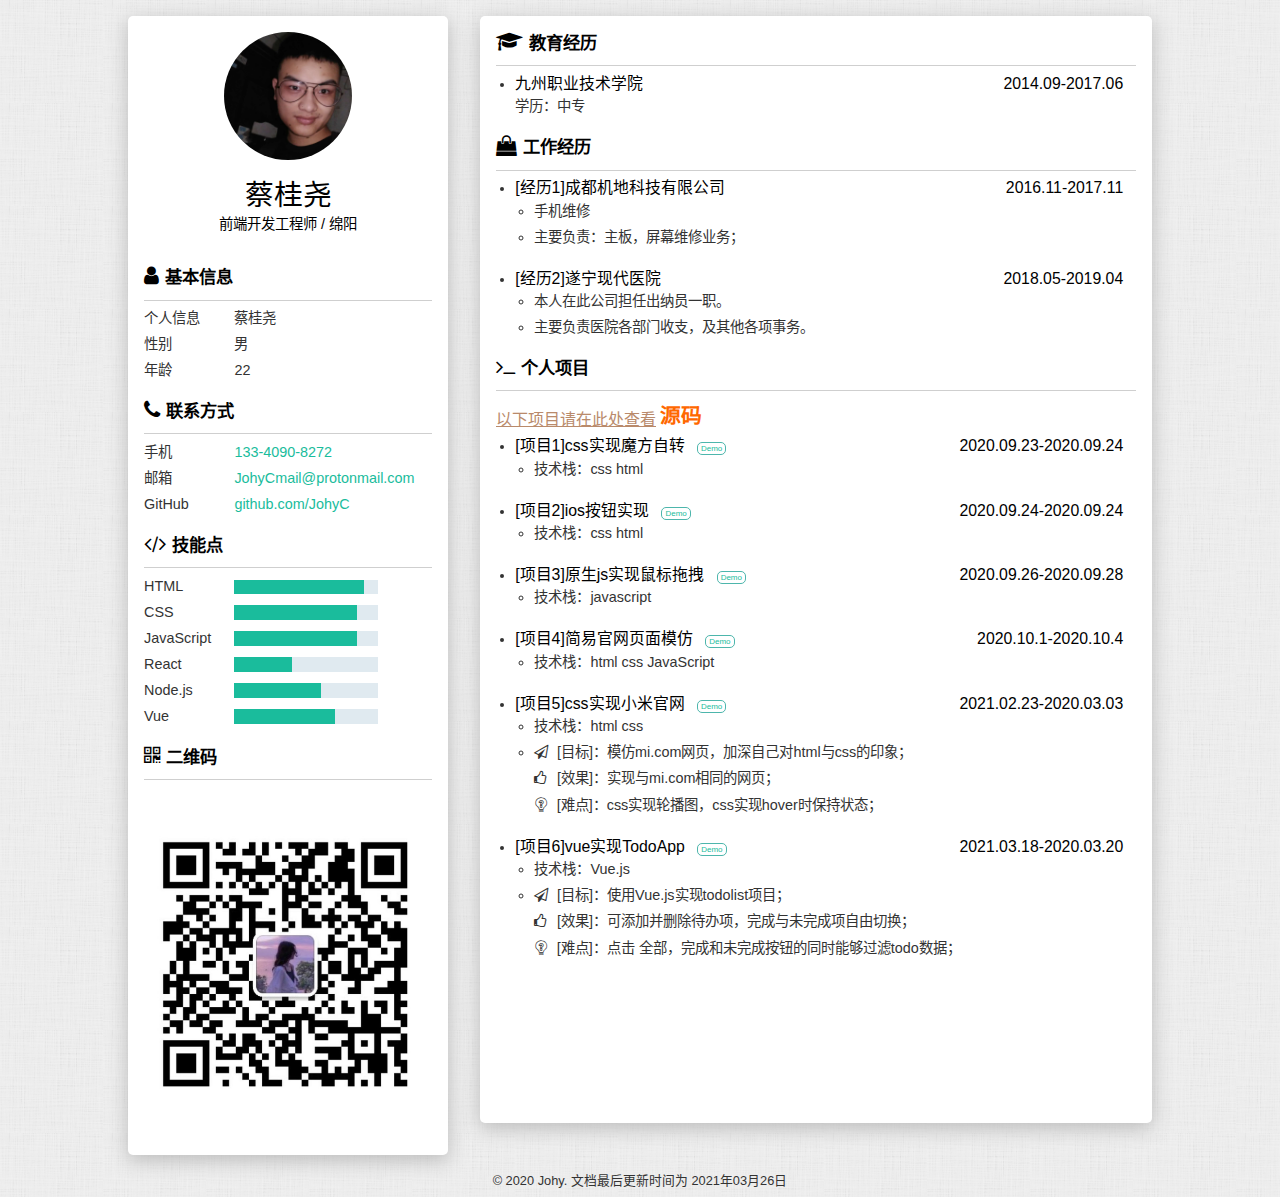
==== index.html @ 2b8db16c "change" ====
<!DOCTYPE html>
<html lang="zh-cn">

<head>
    <meta charset="utf-8">
    <meta http-equiv="X-UA-Compatible" content="IE=edge,chrome=1">
    <meta name="viewport" content="width=device-width, initial-scale=1.0, maximum-scale=1.0, minimum-scale=1.0, user-scalable=no"/>
    <meta name="apple-mobile-web-app-status-bar-style" content="black" />
    <meta name="format-detection" content="email=no" />
    <meta name="apple-mobile-web-app-capable" content="yes" />
    <meta name="format-detection" content="telephone=no" />
    <meta name="renderer" content="webkit">
    <meta name="apple-mobile-web-app-status-bar-style" content="black">
    <meta name="apple-mobile-web-app-title" content="Amaze UI" />
    <meta http-equiv="Cache-Control" content="no-cache, no-store, must-revalidate" />
    <meta http-equiv="Pragma" content="no-cache" />
    <meta http-equiv="Expires" content="0" />
    <title>[简历]蔡桂尧-前端开发工程师/绵阳</title>
    <link rel="shortcut icon" href="assets/images/favicon.ico" type="image/x-icon">
    <link rel="stylesheet" href="assets/css/typo.css">
    <link rel="stylesheet" href="assets/css/font-awesome.min.css">
    <link rel="stylesheet" href="./assets/iconfont/iconfont.css">
    <link rel="stylesheet" href="assets/css/index.css">
    <script defer src="./assets/js/index.js"></script>
</head>

<body>

    <header class="header"></header>

    <article class="container">
        <section class="side" id="side" style="min-height: 1107px;">



            <!-- 个人肖像 -->
            <section class="me">
                <section class="portrait">
                    <div class="loading">
                        <span></span>
                        <span></span>
                        <span></span>
                        <span></span>
                        <span></span>
                    </div>
                    <!-- 头像照片 -->
                    <img class="avatar" src="assets/images/avatar.png">
                </section>

                <h1 class="name">蔡桂尧</h1>
                <h4 class="info-job">前端开发工程师 / 绵阳</h4>

            </section>

            <!-- 基本信息 -->
            <section class="profile info-unit">
                <h2>
                    <i class="fa fa-user" aria-hidden="true"></i>基本信息</h2>
                <hr/>
                <ul>
                    <li>
                        <label>个人信息</label>
                        <span>蔡桂尧</span>
                    </li>
                    <li>
                        <label>性别</label>
                        <span>男</span>
                    </li>
                    <li>
                        <label>年龄</label>
                        <span>22</span>
                    </li>
                </ul>
            </section>

            <!-- 联系方式 -->
            <section class="contact info-unit">
                <h2>
                    <i class="fa fa-phone" aria-hidden="true"></i>联系方式</h2>
                <hr/>
                <ul>
                    <li>
                        <label>手机</label>
                        <a href="tel:13340908272" target="_blank">133-4090-8272</a>
                    </li>
                    <li>
                        <label>邮箱</label>
                        <a href="mailto:JohyCmail@protonmail.com" target="_blank">JohyCmail@protonmail.com</a>
                    </li>
                    <!-- <li>
                        <label>个人主页</label>
                        <a href="http://0b11111110.com/" target="_blank">0b11111110.com/</a>
                    </li> -->
                    <li>
                        <label>GitHub</label>
                        <a href="https://github.com/JohyC" target="_blank">github.com/JohyC</a>
                    </li>
                </ul>
            </section>

            <!-- 技能点 -->
            <section class="skill info-unit">
                <h2>
                    <i class="fa fa-code" aria-hidden="true"></i>技能点</h2>
                <hr/>
                <ul>
                    <li>
                        <label>HTML</label>
                        <progress value="90" max="100"></progress>
                    </li>
                    <li>
                        <label>CSS</label>
                        <progress value="85" max="100"></progress>
                    </li>
                    <li>
                        <label>JavaScript</label>
                        <progress value="85" max="100"></progress>
                    </li>
                    <li>
                        <label>React</label>
                        <progress value="40" max="100"></progress>
                    </li>
                    <li>
                        <label>Node.js</label>
                        <progress value="60" max="100"></progress>
                    </li>
                    <li>
                        <label>Vue</label>
                        <progress value="70" max="100"></progress>
                    </li>
                </ul>
            </section>

            <section class="qrcode info-unit">
                <h2><i class="fa fa-qrcode" aria-hidden="true"></i>二维码</h2>
                <hr/>
                <img src="./assets/images/weChatQrcode.jpg" style="width: 100%; margin-top: 2.5rem" alt="">
            </section>

            <!-- 技术栈 -->
            <!-- <div class="stack info-unit">
                    <h2><i class="fa fa-code" aria-hidden="true"></i>其他</h2>
                    <hr/>
                    <ul>
                        <li>
                            <label>前端</label>
                            <span>React、jQuery、微信小程序、Bootstrap、SASS、LESS</span>
                        </li>
                        <li>
                            <label>后端</label>
                            <span>Node.js、MySQL、MongoDB、WordPress、ThinkPHP</span>
                        </li>
                        <li>
                            <label>其他</label>
                            <span>Git、SVN、Markdown</span>
                        </li>
                    </ul>
                </div> -->
        </section>

        <section class="main" style="min-height: 1107px;">

            <!-- 教育经历 -->
            <section class="edu info-unit">
                <h2>
                    <i class="fa fa-graduation-cap" aria-hidden="true"></i>教育经历</h2>
                <hr/>
                <ul>
                    <li>
                        <h3>
                            <span>九州职业技术学院</span>
                            <time>2014.09-2017.06</time>
                        </h3>
                        <p>学历：中专</p>
                    </li>
                </ul>
            </section>

            <!-- 工作经历 -->
            <section class="work info-unit">
                <h2>
                    <i class="fa fa-shopping-bag" aria-hidden="true"></i>工作经历</h2>
                <hr/>
                <ul>
                    <li>
                        <h3>
                            <span>[经历1]成都机地科技有限公司</span>
                            <time>2016.11-2017.11</time>
                        </h3>
                        <ul class="info-content">
                            <li>手机维修</li>
                            <li>主要负责：主板，屏幕维修业务；</li>
                        </ul>
                    </li>
                    <li>
                        <h3>
                            <span>[经历2]遂宁现代医院</span>
                            <time>2018.05-2019.04</time>
                        </h3>
                        <ul class="info-content">
                            <li>本人在此公司担任出纳员一职。</li>
                            <li>主要负责医院各部门收支，及其他各项事务。</li>
                        </ul>
                    </li>
                </ul>
            </section>

            <!-- 项目经验 -->
            <section class="project info-unit">
                <h2>
                    <i class="fa fa-terminal" aria-hidden="true"></i>个人项目</h2>
                <hr/>
                <p 
                style="
                display: inline-block;
                font-size: 1rem;
                color: #b98a6b; 
                vertical-align: bottom;
                text-decoration:underline"
                >以下项目请在此处查看</p>
                <a 
                style="
                font-size: 1.3rem;
                color: #ff6800;
                vertical-align: bottom;"
                href="https://github.com/JohyC/JohyC.github.io/tree/master/Practise"
                ><strong 
                style="
                color: #ff6800;"> 源码</strong></a>
                <ul>
                    <li>
                        <h3>
                            <span>[项目1]css实现魔方自转</span>
                            <span class="link">
                                <a href="./Practise/cube/cube.html" target="_blank">Demo</a>
                            </span>
                            <time>2020.09.23-2020.09.24</time>
                        </h3>
                        <ul class="info-content">
                            <li>技术栈：css html</li>
                        </ul>
                    </li>
                    <li>
                        <h3>
                            <span>[项目2]ios按钮实现</span>
                            <span class="link">
                                <a href="./Practise/ios按钮/ios-checkbox.html" target="_blank">Demo</a>
                            </span>
                            <time>2020.09.24-2020.09.24</time>
                        </h3>
                        <ul class="info-content">
                            <li>技术栈：css html</li>
                        </ul>
                    </li>
                    <li>
                        <h3>
                            <span>[项目3]原生js实现鼠标拖拽</span>
                            <span class="link">
                                <a href="./Practise/js-drag/js-drag.html" target="_blank">Demo</a>
                            </span>
                            <time>2020.09.26-2020.09.28</time>
                        </h3>
                        <ul class="info-content">
                            <li>技术栈：javascript</li>
                        </ul>
                    </li>
                    <li>
                        <h3>
                            <span>[项目4]简易官网页面模仿</span>
                            <span class="link">
                                <a href="./Practise/简易官网实现/index.html" target="_blank">Demo</a>
                            </span>
                            <time>2020.10.1-2020.10.4</time>
                        </h3>
                        <ul class="info-content">
                            <li>技术栈：html css JavaScript</li>
                        </ul>
                    </li>
                    <li>
                        <h3>
                            <span>[项目5]css实现小米官网</span>
                            <span class="link">
                                <a href="./Practise/mi.com/index.html" target="_blank">Demo</a>
                            </span>
                            <time>2021.02.23-2020.03.03</time>
                        </h3>
                        <ul class="info-content">
                            <li>技术栈：html css</li>
                            <li>
                                <i class="fa fa-paper-plane-o" aria-hidden="true"></i>
                                [目标]：模仿mi.com网页，加深自己对html与css的印象；
                                <br/>
                                <i class="fa fa-thumbs-o-up" aria-hidden="true"></i>
                                [效果]：实现与mi.com相同的网页；
                                <br>
                                <i class="iconfont">&#xe661;</i>
                                [难点]：css实现轮播图，css实现hover时保持状态；
                            </li>
                        </ul>
                    </li>
                    <li>
                        <h3>
                            <span>[项目6]vue实现TodoApp</span>
                            <span class="link">
                                <a href="./Practise/TodoApp/todo-app.html" target="_blank">Demo</a>
                            </span>
                            <time>2021.03.18-2020.03.20</time>
                        </h3>
                        <ul class="info-content">
                            <li>技术栈：Vue.js</li>
                            <li>
                                <i class="fa fa-paper-plane-o" aria-hidden="true"></i>
                                [目标]：使用Vue.js实现todolist项目；
                                <br/>
                                <i class="fa fa-thumbs-o-up" aria-hidden="true"></i>
                                [效果]：可添加并删除待办项，完成与未完成项自由切换；
                                <br>
                                <i class="iconfont">&#xe661;</i>
                                [难点]：点击 全部，完成和未完成按钮的同时能够过滤todo数据；
                            </li>
                        </ul>
                    </li>

                </ul>
            </section>

            <!-- 自我评价 -->
            <!-- <section class="work info-unit">
                <h2>
                    <i class="fa fa-pencil" aria-hidden="true"></i>自我评价/期望</h2>
                <hr/>
                <!--<p>[此处如果有一些能够量化的、且比较个性的指标会有加分，比如喜爱跑步坚持夜跑200小时或者200km等]
                    <span class="mark-txt">“多静多思考，反省不张扬”</span>是我给自己总结的“十字箴言”，鞭策自己做人既不能以己度人，也不以人观己，要脚踏实地做事，坚持自己的梦想和本心。
                </p>-->
            </section> -->
        </section>
    </article>



    <footer class="footer">
        <p>© 2020 Johy. 文档最后更新时间为
            <time>2021年03月26日</time>
        </p>
    </footer>

    <!-- 侧栏 -->
    <!-- <aside>
        <ul>
            <li>
                <a href="https://gitee.com/itsay/resume" target="_blank">源代码</a>
            </li>
            <li>
                <a href="http://if2er.com/" target="_blank">Blog</a>
            </li>
        </ul>
    </aside> -->

</body>

</html>
---- assets/css/typo.css ----
@charset "utf-8";

/* 防止用户自定义背景颜色对网页的影响，添加让用户可以自定义字体 */
html {
  color: #333;
  background: #fff;
  -webkit-text-size-adjust: 100%;
  -ms-text-size-adjust: 100%;
  text-rendering: optimizelegibility;
}

/* 如果你的项目仅支持 IE9+ | Chrome | Firefox 等，推荐在 <html> 中添加 .borderbox 这个 class */
html.borderbox *, html.borderbox *:before, html.borderbox *:after {
  -moz-box-sizing: border-box;
  -webkit-box-sizing: border-box;
  box-sizing: border-box;
}

/* 内外边距通常让各个浏览器样式的表现位置不同 */
body, dl, dt, dd, ul, ol, li, h1, h2, h3, h4, h5, h6, pre, code, form, fieldset, legend, input, textarea, p, blockquote, th, td, hr, button, article, aside, details, figcaption, figure, footer, header, menu, nav, section {
  margin: 0;
  padding: 0;
}

/* 重设 HTML5 标签, IE 需要在 js 中 createElement(TAG) */
article, aside, details, figcaption, figure, footer, header, menu, nav, section {
  display: block;
}

/* HTML5 媒体文件跟 img 保持一致 */
audio, canvas, video {
  display: inline-block;
}

/* 要注意表单元素并不继承父级 font 的问题 */
body, button, input, select, textarea {
  font: 300 1em/1.8 PingFang SC, Lantinghei SC, Microsoft Yahei, Hiragino Sans GB, Microsoft Sans Serif, WenQuanYi Micro Hei, sans-serif;
}

button::-moz-focus-inner,
input::-moz-focus-inner {
  padding: 0;
  border: 0;
}

/* 去掉各Table cell 的边距并让其边重合 */
table {
  border-collapse: collapse;
  border-spacing: 0;
}

/* 去除默认边框 */
fieldset, img {
  border: 0;
}

/* 块/段落引用 */
blockquote {
  position: relative;
  color: #999;
  font-weight: 400;
  border-left: 1px solid #1abc9c;
  padding-left: 1em;
  margin: 1em 3em 1em 2em;
}

@media only screen and ( max-width: 640px ) {
  blockquote {
    margin: 1em 0;
  }
}

/* Firefox 以外，元素没有下划线，需添加 */
acronym, abbr {
  border-bottom: 1px dotted;
  font-variant: normal;
}

/* 添加鼠标问号，进一步确保应用的语义是正确的（要知道，交互他们也有洁癖，如果你不去掉，那得多花点口舌） */
abbr {
  cursor: help;
}

/* 一致的 del 样式 */
del {
  text-decoration: line-through;
}

address, caption, cite, code, dfn, em, th, var {
  font-style: normal;
  font-weight: 400;
}

/* 去掉列表前的标识, li 会继承，大部分网站通常用列表来很多内容，所以应该当去 */
ul, ol {
  list-style: none;
}

/* 对齐是排版最重要的因素, 别让什么都居中 */
caption, th {
  text-align: left;
}

q:before, q:after {
  content: '';
}

/* 统一上标和下标 */
sub, sup {
  font-size: 75%;
  line-height: 0;
  position: relative;
}

:root sub, :root sup {
  vertical-align: baseline; /* for ie9 and other modern browsers */
}

sup {
  top: -0.5em;
}

sub {
  bottom: -0.25em;
}

/* 让链接在 hover 状态下显示下划线 */
a {
  color: #1abc9c;
}

a:hover {
  text-decoration: underline;
}

.typo a {
  border-bottom: 1px solid #1abc9c;
}

.typo a:hover {
  border-bottom-color: #555;
  color: #555;
  text-decoration: none;
}

/* 默认不显示下划线，保持页面简洁 */
ins, a {
  text-decoration: none;
}

/* 专名号：虽然 u 已经重回 html5 Draft，但在所有浏览器中都是可以使用的，
 * 要做到更好，向后兼容的话，添加 class="typo-u" 来显示专名号
 * 关于 <u> 标签：http://www.whatwg.org/specs/web-apps/current-work/multipage/text-level-semantics.html#the-u-element
 * 被放弃的是 4，之前一直搞错 http://www.w3.org/TR/html401/appendix/changes.html#idx-deprecated
 * 一篇关于 <u> 标签的很好文章：http://html5doctor.com/u-element/
 */
u, .typo-u {
  text-decoration: underline;
}

/* 标记，类似于手写的荧光笔的作用 */
mark {
  background: #fffdd1;
  border-bottom: 1px solid #ffedce;
  padding: 2px;
  margin: 0 5px;
}

/* 代码片断 */
pre, code, pre tt {
  font-family: Courier, 'Courier New', monospace;
}

pre {
  background: #f8f8f8;
  border: 1px solid #ddd;
  padding: 1em 1.5em;
  display: block;
  -webkit-overflow-scrolling: touch;
}

/* 一致化 horizontal rule */
hr {
  border: none;
  border-bottom: 1px solid #cfcfcf;
  margin-bottom: 0.8em;
  height: 10px;
}

/* 底部印刷体、版本等标记 */
small, .typo-small,
  /* 图片说明 */
figcaption {
  font-size: 0.9em;
  color: #888;
}

strong, b {
  font-weight: bold;
  color: #000;
}

/* 可拖动文件添加拖动手势 */
[draggable] {
  cursor: move;
}

.clearfix:before, .clearfix:after {
  content: "";
  display: table;
}

.clearfix:after {
  clear: both;
}

.clearfix {
  zoom: 1;
}

/* 强制文本换行 */
.textwrap, .textwrap td, .textwrap th {
  word-wrap: break-word;
  word-break: break-all;
}

.textwrap-table {
  table-layout: fixed;
}

/* 提供 serif 版本的字体设置: iOS 下中文自动 fallback 到 sans-serif */
.serif {
  font-family: Palatino, Optima, Georgia, serif;
}

/* 保证块/段落之间的空白隔行 */
.typo p, .typo pre, .typo ul, .typo ol, .typo dl, .typo form, .typo hr, .typo table,
.typo-p, .typo-pre, .typo-ul, .typo-ol, .typo-dl, .typo-form, .typo-hr, .typo-table, blockquote {
  margin-bottom: 1.2em
}

h1, h2, h3, h4, h5, h6 {
  font-family: PingFang SC, Verdana, Helvetica Neue, Microsoft Yahei, Hiragino Sans GB, Microsoft Sans Serif, WenQuanYi Micro Hei, sans-serif;
  font-weight: 100;
  color: #000;
  line-height: 1.35;
}

/* 标题应该更贴紧内容，并与其他块区分，margin 值要相应做优化 */
.typo h1, .typo h2, .typo h3, .typo h4, .typo h5, .typo h6,
.typo-h1, .typo-h2, .typo-h3, .typo-h4, .typo-h5, .typo-h6 {
  margin-top: 1.2em;
  margin-bottom: 0.6em;
  line-height: 1.35;
}

.typo h1, .typo-h1 {
  font-size: 2em;
}

.typo h2, .typo-h2 {
  font-size: 1.8em;
}

.typo h3, .typo-h3 {
  font-size: 1.6em;
}

.typo h4, .typo-h4 {
  font-size: 1.4em;
}

.typo h5, .typo h6, .typo-h5, .typo-h6 {
  font-size: 1.2em;
}

/* 在文章中，应该还原 ul 和 ol 的样式 */
.typo ul, .typo-ul {
  margin-left: 1.3em;
  list-style: disc;
}

.typo ol, .typo-ol {
  list-style: decimal;
  margin-left: 1.9em;
}

.typo li ul, .typo li ol, .typo-ul ul, .typo-ul ol, .typo-ol ul, .typo-ol ol {
  margin-bottom: 0.8em;
  margin-left: 2em;
}

.typo li ul, .typo-ul ul, .typo-ol ul {
  list-style: circle;
}

/* 同 ul/ol，在文章中应用 table 基本格式 */
.typo table th, .typo table td, .typo-table th, .typo-table td, .typo table caption {
  border: 1px solid #ddd;
  padding: 0.5em 1em;
  color: #666;
}

.typo table th, .typo-table th {
  background: #fbfbfb;
}

.typo table thead th, .typo-table thead th {
  background: #f1f1f1;
}

.typo table caption {
  border-bottom: none;
}

/* 去除 webkit 中 input 和 textarea 的默认样式  */
.typo-input, .typo-textarea {
  -webkit-appearance: none;
  border-radius: 0;
}

.typo-em, .typo em, legend, caption {
  color: #000;
  font-weight: inherit;
}

/* 着重号，只能在少量（少于100个字符）且全是全角字符的情况下使用 */
.typo-em {
  position: relative;
}

.typo-em:after {
  position: absolute;
  top: 0.65em;
  left: 0;
  width: 100%;
  overflow: hidden;
  white-space: nowrap;
  content: "・・・・・・・・・・・・・・・・・・・・・・・・・・・・・・・・・・・・・・・・・・・・・・・・・・・・・・・・・・・・・・・・・・・・・・・・・・・・・・・・・・・・・・・・・・・・・・・・・・・・";
}

/* Responsive images */
.typo img {
  max-width: 100%;
}
---- assets/iconfont/iconfont.css ----
@font-face {font-family: "iconfont";
  src: url('iconfont.eot?t=1616218526684'); /* IE9 */
  src: url('iconfont.eot?t=1616218526684#iefix') format('embedded-opentype'), /* IE6-IE8 */
  url('[data-uri]') format('woff2'),
  url('iconfont.woff?t=1616218526684') format('woff'),
  url('iconfont.ttf?t=1616218526684') format('truetype'), /* chrome, firefox, opera, Safari, Android, iOS 4.2+ */
  url('iconfont.svg?t=1616218526684#iconfont') format('svg'); /* iOS 4.1- */
}

.iconfont {
  font-family: "iconfont" !important;
  font-size: 1em;
  width: 1em;
  font-style: normal;
  -webkit-font-smoothing: antialiased;
  -moz-osx-font-smoothing: grayscale;
}

.icon-jishunantijiejue:before {
  content: "\e661";
}
---- assets/css/index.css ----
@charset "UTF-8";
/* -------------------------------------------------
 * 公共部分
 * ------------------------------------------------- */
body {
  background: #e5e5e5 url(../../assets/images/background.png);
  width: 100%;
  overflow-x: hidden;
  padding: 1rem 10%;
  padding-bottom: 0;
  box-sizing: border-box;
  font-size: .9em; }
  body .fa ,
  body .iconfont{
    margin-right: .3em; }
  body .info-unit {
    margin-bottom: 1rem; }
    body .info-unit h2 {
      font-weight: 700; }
    body .info-unit h3 {
      font-weight: 300; }

/* -------------------------------------------------
 * 头部部分
 * ------------------------------------------------- */
.header {
  display: none; }

/* -------------------------------------------------
 * 主体部分
 * ------------------------------------------------- */
.container .side {
  position: absolute;
  width: 20rem;
  background: #fff;
  border-radius: 5px;
  box-shadow: 0 5px 20px #bbb;
  box-sizing: border-box;
  padding: 1rem; }
  .container .side .me {
    text-align: center;
    margin-bottom: 2rem; }
    .container .side .me .portrait {
      margin: 0 auto;
      margin-bottom: 1rem;
      width: 8rem;
      height: 8rem;
      overflow: hidden;
      position: relative; }
      .container .side .me .portrait .loading {
        position: absolute;
        top: 50%;
        transform: translateY(-50%);
        width: 8rem;
        height: 4rem;
        margin: 0 auto; }
      .container .side .me .portrait .loading span {
        display: inline-block;
        width: 8px;
        height: 100%;
        border-radius: 4px;
        background: lightgreen;
        -webkit-animation: load 1s ease infinite; 
      }
@-webkit-keyframes load {
  0%,100% {
    height: 3rem;
    margin: .5rem 0;
    background: lightblue; }
  50% {
    height: 1rem;
    margin: 1.5rem 0;
    background: lightgreen; } }
@keyframes {
  0%,100% {
    height: 3rem;
    margin: .5rem 0;
    background: lightblue; }
  50% {
    height: 1rem;
    margin: 1.5rem 0;
    background: lightgreen; } }
      .container .side .me .portrait .loading span:nth-child(2) {
        -webkit-animation-delay: 0.2s; }
      .container .side .me .portrait .loading span:nth-child(3) {
        -webkit-animation-delay: 0.4s; }
      .container .side .me .portrait .loading span:nth-child(4) {
        -webkit-animation-delay: 0.6s; }
      .container .side .me .portrait .loading span:nth-child(5) {
        -webkit-animation-delay: 0.8s; }
      .container .side .me .portrait img {
        display: none;
        width: 8rem;
        height: 8rem;
        border-radius: 50%; }
  .container .side .info-unit ul li label {
    display: inline-block;
    width: 30%; }
  .container .side .info-unit ul li span {
    display: inline-block;
    vertical-align: top;
    width: 60%; }
.container .main {
  position: relative;
  margin-left: 22rem;
  background: #fff;
  border-radius: 5px;
  box-shadow: 0 5px 20px #bbb;
  box-sizing: border-box;
  padding: 1rem; }
  .container .main .info-unit ul {
    box-sizing: border-box;
    padding-left: 1.2rem;
    padding-right: 0.8rem; }
    .container .main .info-unit ul li {
      margin-bottom: 1rem;
      list-style: disc; }
      .container .main .info-unit ul li h3 .link {
        font-size: .5rem;
        border: 1px solid #4db6ac;
        padding: 1px 3px;
        -webkit-border-radius: 5px;
        border-radius: 5px;
        margin-left: .5rem; }
      .container .main .info-unit ul li h3 time {
        text-align: right;
        float: right; }
      .container .main .info-unit ul li .info-content li {
        list-style: circle;
        margin: 0; }
      .container .main .info-unit ul li .info-content .fa {
        font-size: 1em;
        width: 1em; }

/* -------------------------------------------------
 * 文档底部
 * ------------------------------------------------- */
.footer {
  width: 100%;
  margin-top: 1rem;
  height: 2rem; }
  .footer p {
    line-height: 2rem;
    text-align: center;
    font-size: 0.8rem; }

/* -------------------------------------------------
 * 自定义部分
 * ------------------------------------------------- */
.fa {
  font-size: 1.2em; }

h2 {
  font-size: 1.2em; }

h3 {
  font-size: 1.1em; }

hr {
  margin-bottom: .4em; }

aside {
  position: fixed;
  right: 0;
  top: 30%;
  z-index: 2; }
  aside ul li {
    margin-bottom: 10px;
    -webkit-border-radius: 10px 0 0 10px;
    border-radius: 19px 0 0 10px;
    -webkit-box-shadow: 0 2px 2px 0 rgba(0, 0, 0, 0.14), 0 3px 1px -2px rgba(0, 0, 0, 0.2), 0 1px 5px 0 rgba(0, 0, 0, 0.12);
    box-shadow: 0 2px 2px 0 rgba(0, 0, 0, 0.14), 0 3px 1px -2px rgba(0, 0, 0, 0.2), 0 1px 5px 0 rgba(0, 0, 0, 0.12);
    background: #1abc9c; }
    aside ul li a {
      display: inline-block;
      width: 80px;
      height: 38px;
      line-height: 38px;
      padding-left: 10px;
      color: #fff; }

progress {
  background-color: #f6f6f6;
  display: inline;
  /*width: 195px;*/
  height: 1em; }

progress::-webkit-progress-bar {
  background-color: #e0eaf0; }

progress::-webkit-progress-value {
  background-color: #1abc9c; }

progress::-moz-progress-bar {
  background-color: #e0eaf0; }

progress::-moz-progress-value {
  background-color: #708d9b; }

.progress-list {
  line-height: 2; }

mark {
  background: rgba(232, 232, 232, 0.8); }

@media screen and (max-width: 1169px) {
  .container .info-unit h3 span {
    display: block; }

  .container .info-unit h3 span.link {
    display: inline; }

  .container .project h3 span {
    display: inline; }

  .container .project h3 time {
    display: block; }

  .container .main .info-unit ul li h3 time {
    float: none;
    text-align: left; } }
@media screen and (max-width: 1034px) {
  body {
    padding: 1rem 3%; } }
@media screen and (max-width: 	750px) {
  .container .side {
    position: static;
    width: 95%;
    margin: 0 auto; }

  .container .main {
    position: static;
    margin-left: 0;
    width: 95%;
    margin: 0 auto;
    margin-top: 1.5rem; }

  #nav-m {
    display: none;
    position: fixed;
    width: 28px;
    height: 28px;
    right: 10px;
    bottom: 20px;
    box-shadow: 0 5px 20px #bbb;
    border-radius: 50%; }

  #nav-m svg {
    width: 28px;
    height: 28px; }

  aside {
    display: none; } }

/*# sourceMappingURL=index.css.map */
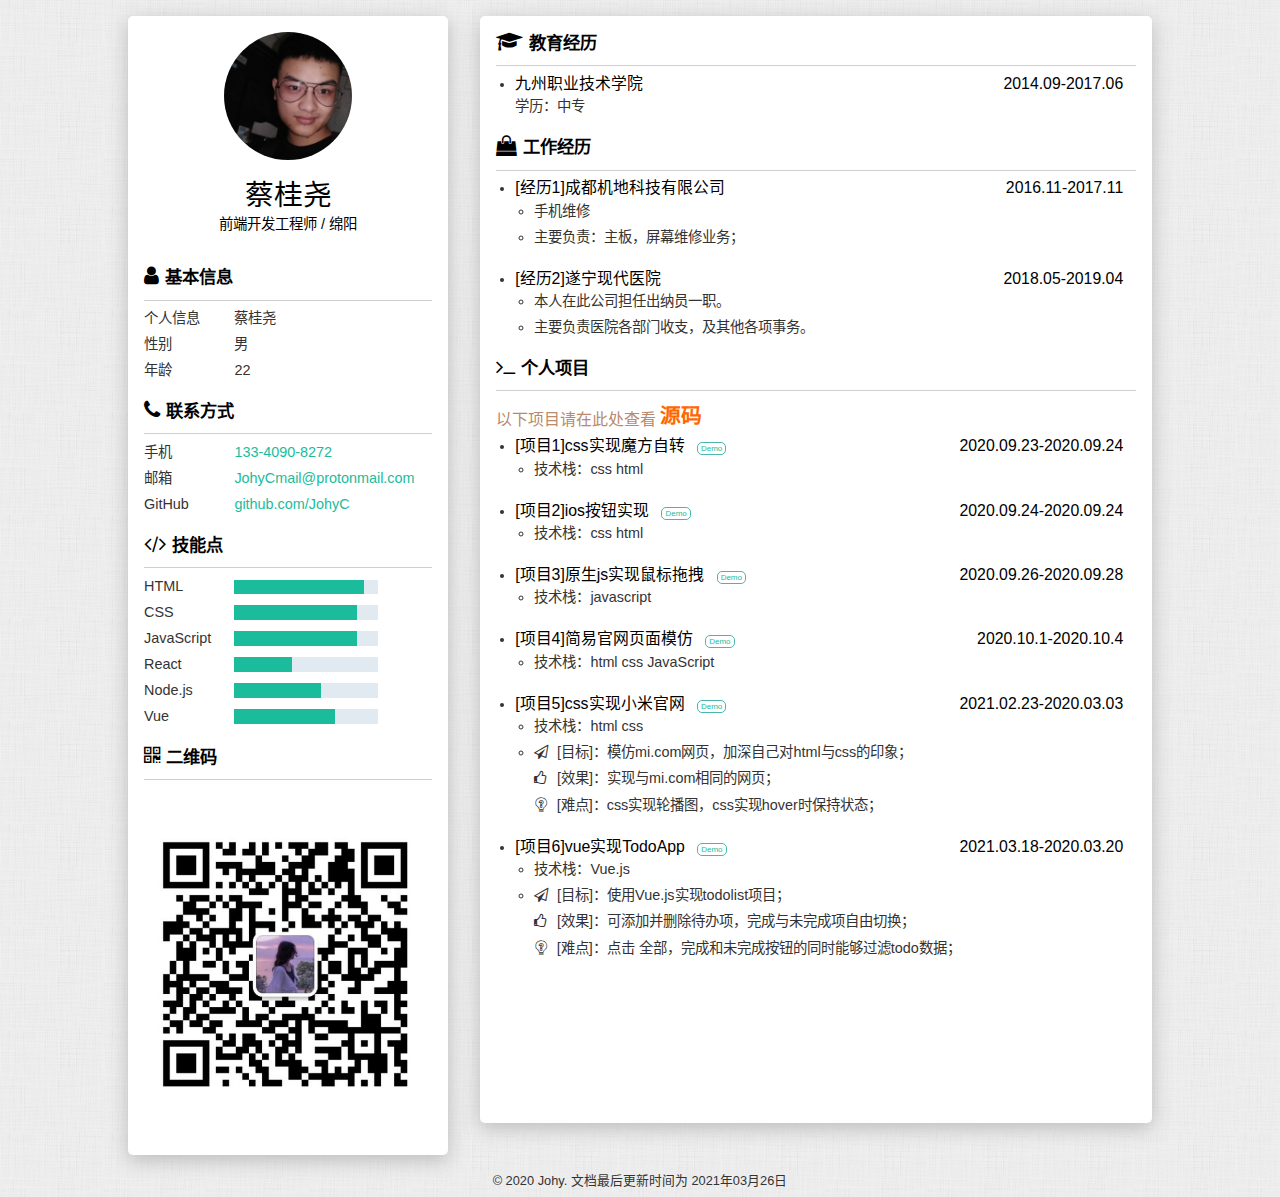
==== commit 3f1d1540: "change" ====
--- a/index.html
+++ b/index.html
@@ -215,8 +215,7 @@
                 display: inline-block;
                 font-size: 1rem;
                 color: #b98a6b; 
-                vertical-align: bottom;
-                text-decoration:underline"
+                vertical-align: bottom;"
                 >以下项目请在此处查看</p>
                 <a 
                 style="
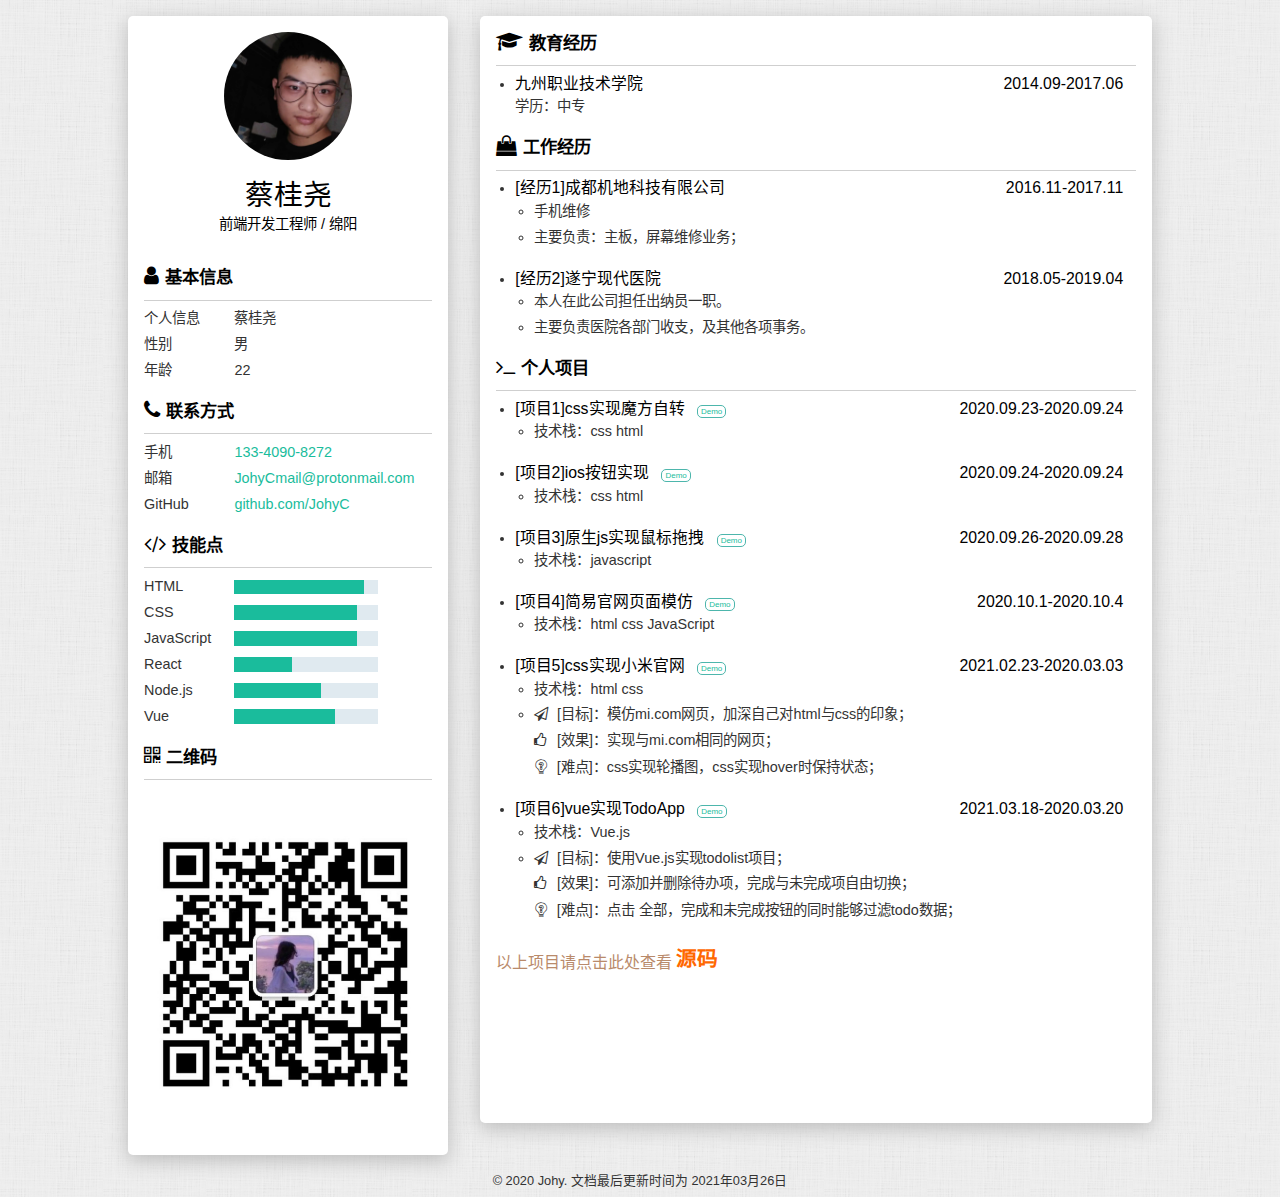
==== commit 1210910a: "change" ====
--- a/index.html
+++ b/index.html
@@ -210,22 +210,6 @@
                 <h2>
                     <i class="fa fa-terminal" aria-hidden="true"></i>个人项目</h2>
                 <hr/>
-                <p 
-                style="
-                display: inline-block;
-                font-size: 1rem;
-                color: #b98a6b; 
-                vertical-align: bottom;"
-                >以下项目请在此处查看</p>
-                <a 
-                style="
-                font-size: 1.3rem;
-                color: #ff6800;
-                vertical-align: bottom;"
-                href="https://github.com/JohyC/JohyC.github.io/tree/master/Practise"
-                ><strong 
-                style="
-                color: #ff6800;"> 源码</strong></a>
                 <ul>
                     <li>
                         <h3>
@@ -320,7 +304,24 @@
                         </ul>
                     </li>
 
-                </ul>
+                </ul>               
+                <p 
+                style="
+                display: inline-block;
+                font-size: 1rem;
+                color: #b98a6b; 
+                vertical-align: bottom;"
+                >以上项目请点击此处查看</p>
+                <a 
+                style="
+                font-size: 1.3rem;
+                color: #ff6800;
+                vertical-align: bottom;
+                text-decoration: none;"
+                href="https://github.com/JohyC/JohyC.github.io/tree/master/Practise"
+                ><strong 
+                style="
+                color: #ff6800;">源码</strong></a>
             </section>
 
             <!-- 自我评价 -->
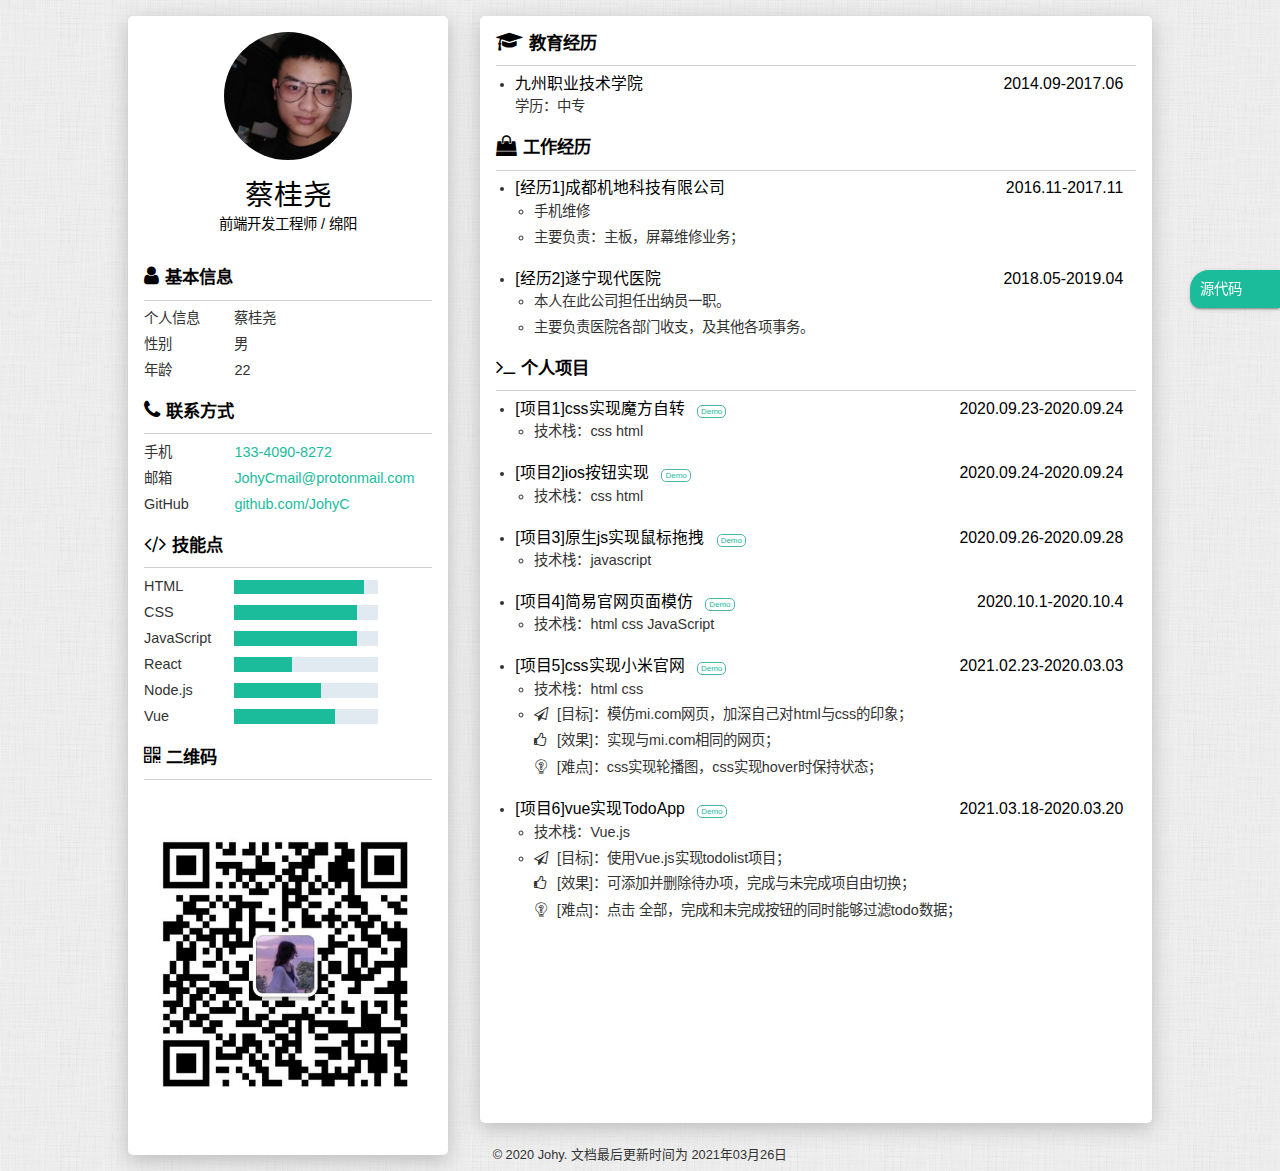
==== commit 5020599e: "change resume" ====
--- a/index.html
+++ b/index.html
@@ -137,25 +137,6 @@
                 <img src="./assets/images/weChatQrcode.jpg" style="width: 100%; margin-top: 2.5rem" alt="">
             </section>
 
-            <!-- 技术栈 -->
-            <!-- <div class="stack info-unit">
-                    <h2><i class="fa fa-code" aria-hidden="true"></i>其他</h2>
-                    <hr/>
-                    <ul>
-                        <li>
-                            <label>前端</label>
-                            <span>React、jQuery、微信小程序、Bootstrap、SASS、LESS</span>
-                        </li>
-                        <li>
-                            <label>后端</label>
-                            <span>Node.js、MySQL、MongoDB、WordPress、ThinkPHP</span>
-                        </li>
-                        <li>
-                            <label>其他</label>
-                            <span>Git、SVN、Markdown</span>
-                        </li>
-                    </ul>
-                </div> -->
         </section>
 
         <section class="main" style="min-height: 1107px;">
@@ -304,35 +285,10 @@
                         </ul>
                     </li>
 
-                </ul>               
-                <p 
-                style="
-                display: inline-block;
-                font-size: 1rem;
-                color: #b98a6b; 
-                vertical-align: bottom;"
-                >以上项目请点击此处查看</p>
-                <a 
-                style="
-                font-size: 1.3rem;
-                color: #ff6800;
-                vertical-align: bottom;
-                text-decoration: none;"
-                href="https://github.com/JohyC/JohyC.github.io/tree/master/Practise"
-                ><strong 
-                style="
-                color: #ff6800;">源码</strong></a>
-            </section>
-
-            <!-- 自我评价 -->
-            <!-- <section class="work info-unit">
-                <h2>
-                    <i class="fa fa-pencil" aria-hidden="true"></i>自我评价/期望</h2>
-                <hr/>
-                <!--<p>[此处如果有一些能够量化的、且比较个性的指标会有加分，比如喜爱跑步坚持夜跑200小时或者200km等]
-                    <span class="mark-txt">“多静多思考，反省不张扬”</span>是我给自己总结的“十字箴言”，鞭策自己做人既不能以己度人，也不以人观己，要脚踏实地做事，坚持自己的梦想和本心。
-                </p>-->
-            </section> -->
+                </ul>
+            </section>
+
+            </section> 
         </section>
     </article>
 
@@ -345,16 +301,13 @@
     </footer>
 
     <!-- 侧栏 -->
-    <!-- <aside>
+    <aside>
         <ul>
             <li>
-                <a href="https://gitee.com/itsay/resume" target="_blank">源代码</a>
-            </li>
-            <li>
-                <a href="http://if2er.com/" target="_blank">Blog</a>
+                <a href="https://github.com/JohyC/JohyC.github.io/tree/master/Practise" target="_blank">源代码</a>
             </li>
         </ul>
-    </aside> -->
+    </aside>
 
 </body>
 
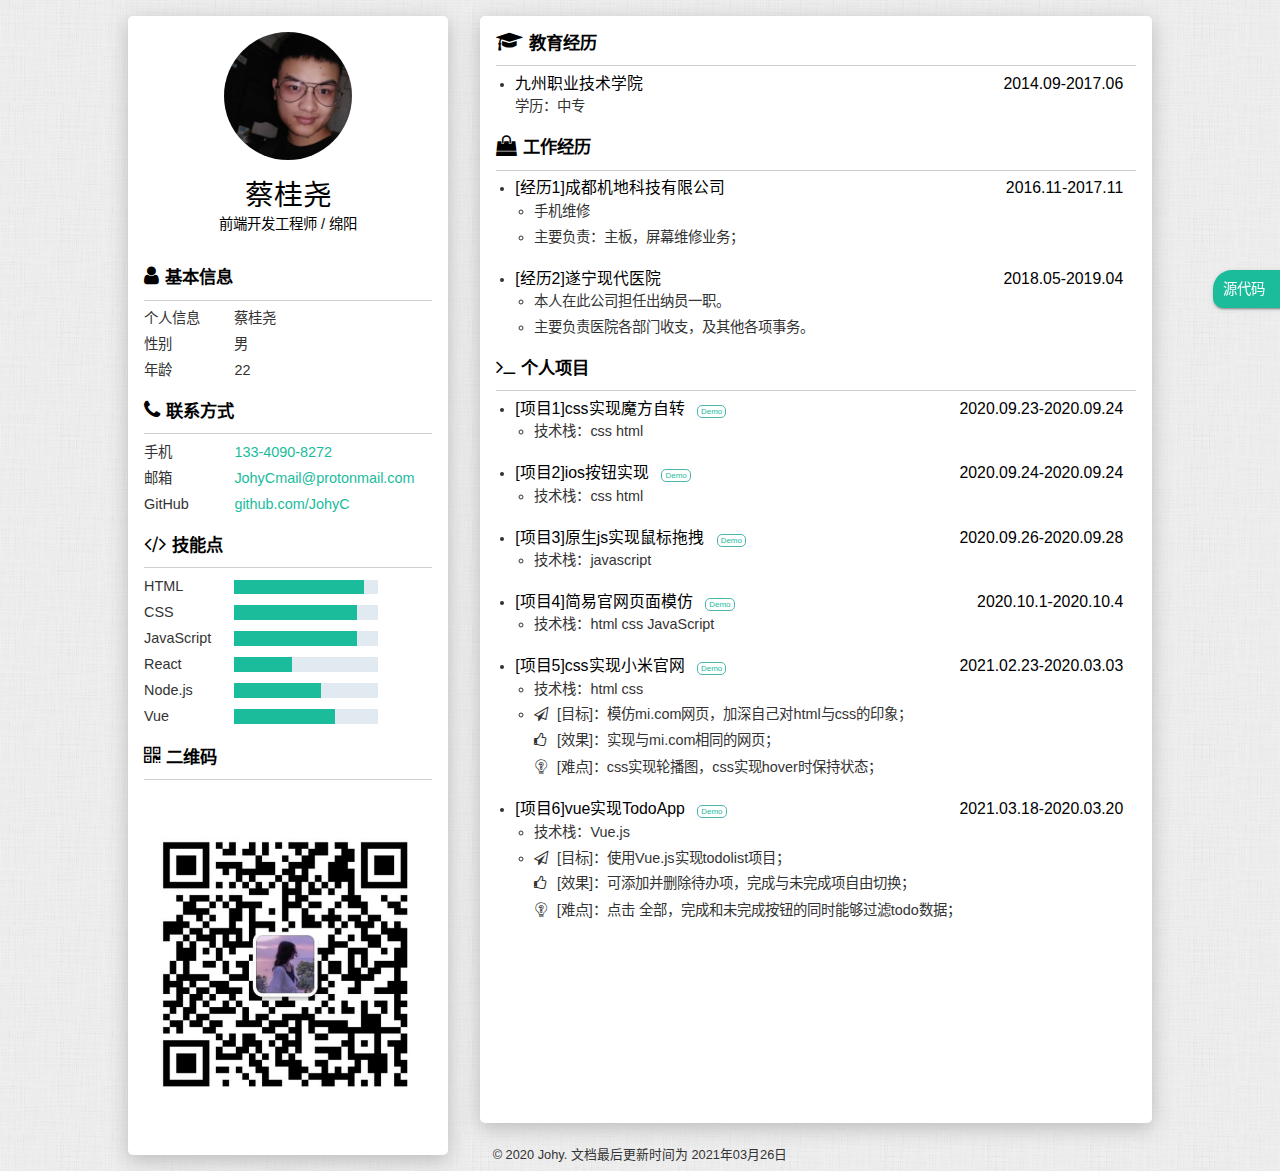
==== commit 28d039d4: "cahgne resume" ====
--- a/index.html
+++ b/index.html
@@ -304,7 +304,9 @@
     <aside>
         <ul>
             <li>
-                <a href="https://github.com/JohyC/JohyC.github.io/tree/master/Practise" target="_blank">源代码</a>
+                <a style="
+                text-decoration: none;"
+                 href="https://github.com/JohyC/JohyC.github.io/tree/master/Practise" target="_blank">源代码</a>
             </li>
         </ul>
     </aside>
--- a/assets/css/index.css
+++ b/assets/css/index.css
@@ -161,9 +161,10 @@
 
 aside {
   position: fixed;
-  right: 0;
+  right: -1.8%;
   top: 30%;
-  z-index: 2; }
+  z-index: 2;
+  transition: all 1s; }
   aside ul li {
     margin-bottom: 10px;
     -webkit-border-radius: 10px 0 0 10px;
@@ -178,7 +179,9 @@
       line-height: 38px;
       padding-left: 10px;
       color: #fff; }
-
+      aside:hover{
+        right: 0;
+      }
 progress {
   background-color: #f6f6f6;
   display: inline;
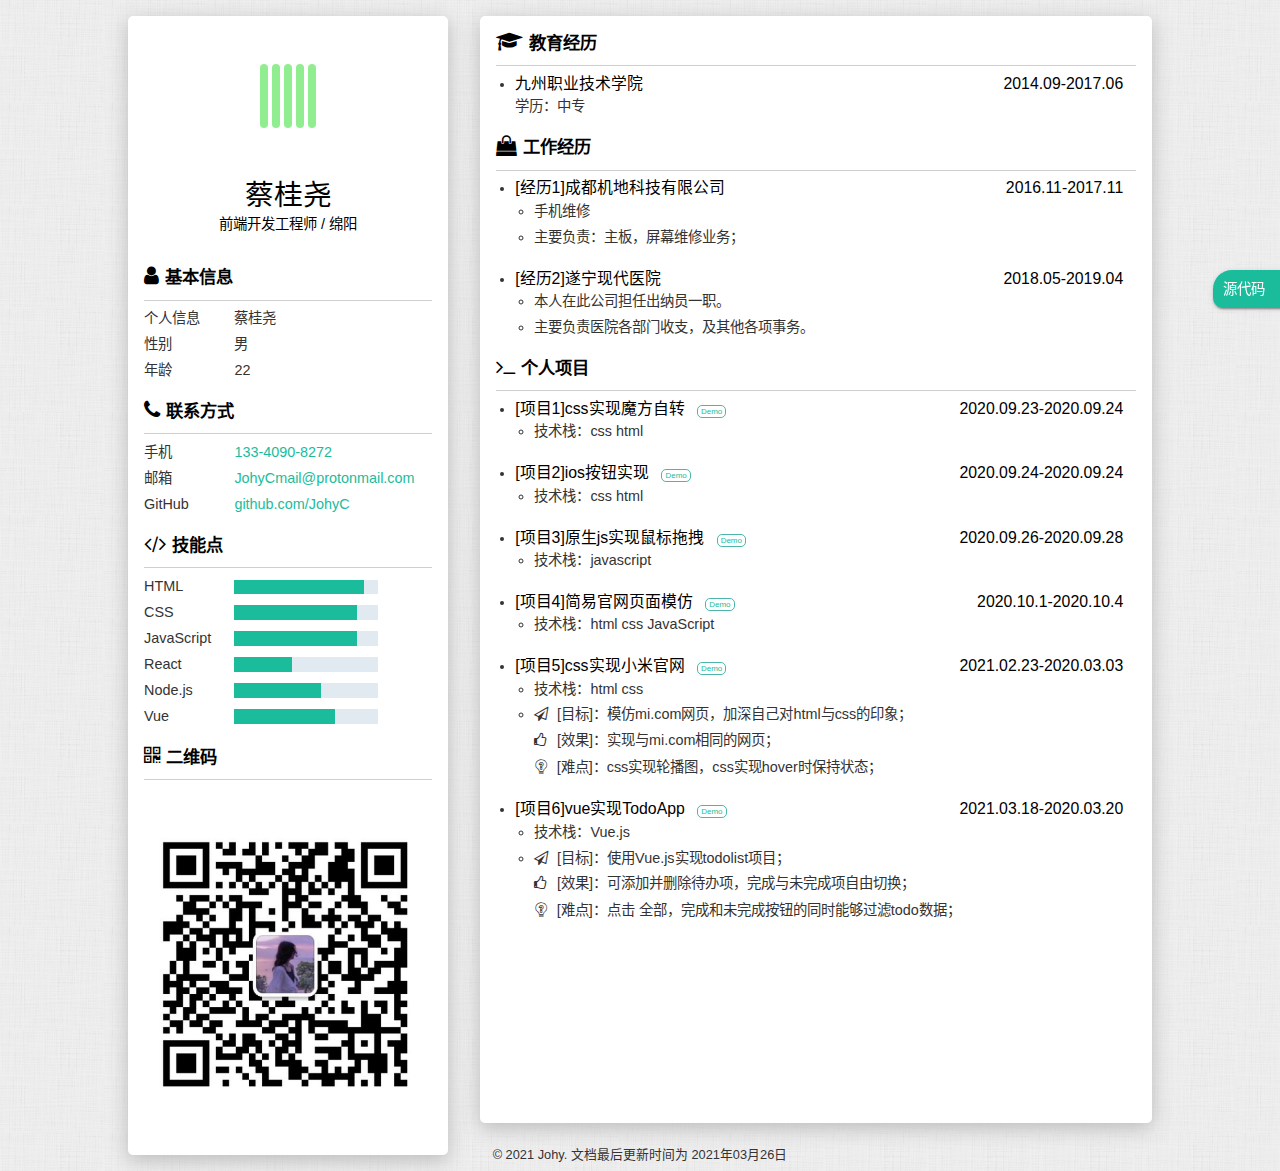
==== commit 20051f81: "change resume" ====
--- a/index.html
+++ b/index.html
@@ -44,7 +44,7 @@
                         <span></span>
                     </div>
                     <!-- 头像照片 -->
-                    <img class="avatar" src="assets/images/avatar.png">
+                    <img class="avatar">
                 </section>
 
                 <h1 class="name">蔡桂尧</h1>
@@ -295,7 +295,7 @@
 
 
     <footer class="footer">
-        <p>© 2020 Johy. 文档最后更新时间为
+        <p>© 2021 Johy. 文档最后更新时间为
             <time>2021年03月26日</time>
         </p>
     </footer>
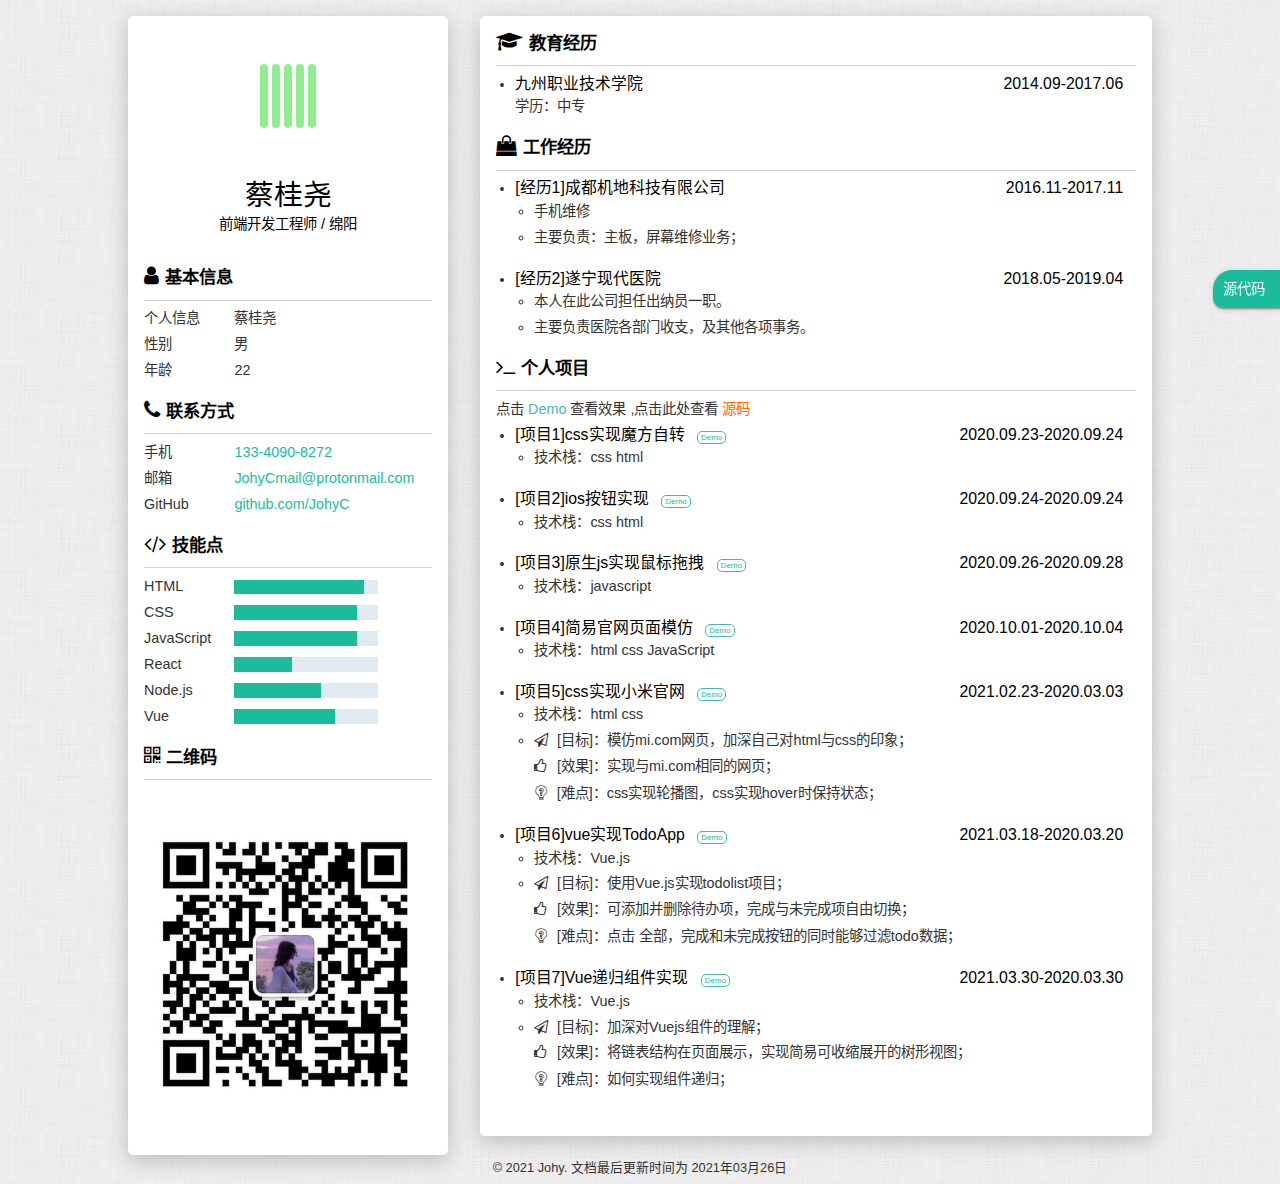
==== commit 183c5f42: "cahnge resume" ====
--- a/index.html
+++ b/index.html
@@ -4,7 +4,8 @@
 <head>
     <meta charset="utf-8">
     <meta http-equiv="X-UA-Compatible" content="IE=edge,chrome=1">
-    <meta name="viewport" content="width=device-width, initial-scale=1.0, maximum-scale=1.0, minimum-scale=1.0, user-scalable=no"/>
+    <meta name="viewport"
+        content="width=device-width, initial-scale=1.0, maximum-scale=1.0, minimum-scale=1.0, user-scalable=no" />
     <meta name="apple-mobile-web-app-status-bar-style" content="black" />
     <meta name="format-detection" content="email=no" />
     <meta name="apple-mobile-web-app-capable" content="yes" />
@@ -29,7 +30,7 @@
     <header class="header"></header>
 
     <article class="container">
-        <section class="side" id="side" style="min-height: 1107px;">
+        <section class="side" id="side" style="min-height: 70rem;">
 
 
 
@@ -55,8 +56,9 @@
             <!-- 基本信息 -->
             <section class="profile info-unit">
                 <h2>
-                    <i class="fa fa-user" aria-hidden="true"></i>基本信息</h2>
-                <hr/>
+                    <i class="fa fa-user" aria-hidden="true"></i>基本信息
+                </h2>
+                <hr />
                 <ul>
                     <li>
                         <label>个人信息</label>
@@ -76,8 +78,9 @@
             <!-- 联系方式 -->
             <section class="contact info-unit">
                 <h2>
-                    <i class="fa fa-phone" aria-hidden="true"></i>联系方式</h2>
-                <hr/>
+                    <i class="fa fa-phone" aria-hidden="true"></i>联系方式
+                </h2>
+                <hr />
                 <ul>
                     <li>
                         <label>手机</label>
@@ -101,8 +104,9 @@
             <!-- 技能点 -->
             <section class="skill info-unit">
                 <h2>
-                    <i class="fa fa-code" aria-hidden="true"></i>技能点</h2>
-                <hr/>
+                    <i class="fa fa-code" aria-hidden="true"></i>技能点
+                </h2>
+                <hr />
                 <ul>
                     <li>
                         <label>HTML</label>
@@ -133,19 +137,20 @@
 
             <section class="qrcode info-unit">
                 <h2><i class="fa fa-qrcode" aria-hidden="true"></i>二维码</h2>
-                <hr/>
+                <hr />
                 <img src="./assets/images/weChatQrcode.jpg" style="width: 100%; margin-top: 2.5rem" alt="">
             </section>
 
         </section>
 
-        <section class="main" style="min-height: 1107px;">
+        <section class="main" style="min-height: 70rem;">
 
             <!-- 教育经历 -->
             <section class="edu info-unit">
                 <h2>
-                    <i class="fa fa-graduation-cap" aria-hidden="true"></i>教育经历</h2>
-                <hr/>
+                    <i class="fa fa-graduation-cap" aria-hidden="true"></i>教育经历
+                </h2>
+                <hr />
                 <ul>
                     <li>
                         <h3>
@@ -160,8 +165,9 @@
             <!-- 工作经历 -->
             <section class="work info-unit">
                 <h2>
-                    <i class="fa fa-shopping-bag" aria-hidden="true"></i>工作经历</h2>
-                <hr/>
+                    <i class="fa fa-shopping-bag" aria-hidden="true"></i>工作经历
+                </h2>
+                <hr />
                 <ul>
                     <li>
                         <h3>
@@ -189,8 +195,18 @@
             <!-- 项目经验 -->
             <section class="project info-unit">
                 <h2>
-                    <i class="fa fa-terminal" aria-hidden="true"></i>个人项目</h2>
-                <hr/>
+                    <i class="fa fa-terminal" aria-hidden="true"></i>个人项目 
+                </h2>
+                <hr>
+                <p 
+                style="
+                display: inline-block; 
+                font-weight: 300;
+                user-select: none;">点击 
+                <em style="color: #4db6ac;">Demo</em> 查看效果 ,点击此处查看
+                <a href="https://github.com/JohyC/JohyC.github.io/tree/master/Practise"
+                style="color: #ff6700;">源码</a>
+                </p>
                 <ul>
                     <li>
                         <h3>
@@ -234,7 +250,7 @@
                             <span class="link">
                                 <a href="./Practise/简易官网实现/index.html" target="_blank">Demo</a>
                             </span>
-                            <time>2020.10.1-2020.10.4</time>
+                            <time>2020.10.01-2020.10.04</time>
                         </h3>
                         <ul class="info-content">
                             <li>技术栈：html css JavaScript</li>
@@ -253,7 +269,7 @@
                             <li>
                                 <i class="fa fa-paper-plane-o" aria-hidden="true"></i>
                                 [目标]：模仿mi.com网页，加深自己对html与css的印象；
-                                <br/>
+                                <br />
                                 <i class="fa fa-thumbs-o-up" aria-hidden="true"></i>
                                 [效果]：实现与mi.com相同的网页；
                                 <br>
@@ -275,7 +291,7 @@
                             <li>
                                 <i class="fa fa-paper-plane-o" aria-hidden="true"></i>
                                 [目标]：使用Vue.js实现todolist项目；
-                                <br/>
+                                <br />
                                 <i class="fa fa-thumbs-o-up" aria-hidden="true"></i>
                                 [效果]：可添加并删除待办项，完成与未完成项自由切换；
                                 <br>
@@ -284,11 +300,32 @@
                             </li>
                         </ul>
                     </li>
-
-                </ul>
-            </section>
-
-            </section> 
+                    <li>
+                        <h3>
+                            <span>[项目7]Vue递归组件实现</span>
+                            <span class="link">
+                                <a href="./Practise/Vue递归组件/tree.html" target="_blank">Demo</a>
+                            </span>
+                            <time>2021.03.30-2020.03.30</time>
+                        </h3>
+                        <ul class="info-content">
+                            <li>技术栈：Vue.js</li>
+                            <li>
+                                <i class="fa fa-paper-plane-o" aria-hidden="true"></i>
+                                [目标]：加深对Vuejs组件的理解；
+                                <br />
+                                <i class="fa fa-thumbs-o-up" aria-hidden="true"></i>
+                                [效果]：将链表结构在页面展示，实现简易可收缩展开的树形视图；
+                                <br>
+                                <i class="iconfont">&#xe661;</i>
+                                [难点]：如何实现组件递归；
+                            </li>
+                        </ul>
+                    </li>
+
+                </ul>
+            </section>
+
         </section>
     </article>
 
@@ -305,8 +342,8 @@
         <ul>
             <li>
                 <a style="
-                text-decoration: none;"
-                 href="https://github.com/JohyC/JohyC.github.io/tree/master/Practise" target="_blank">源代码</a>
+                text-decoration: none;" href="https://github.com/JohyC/JohyC.github.io/tree/master/Practise"
+                    target="_blank">源代码</a>
             </li>
         </ul>
     </aside>
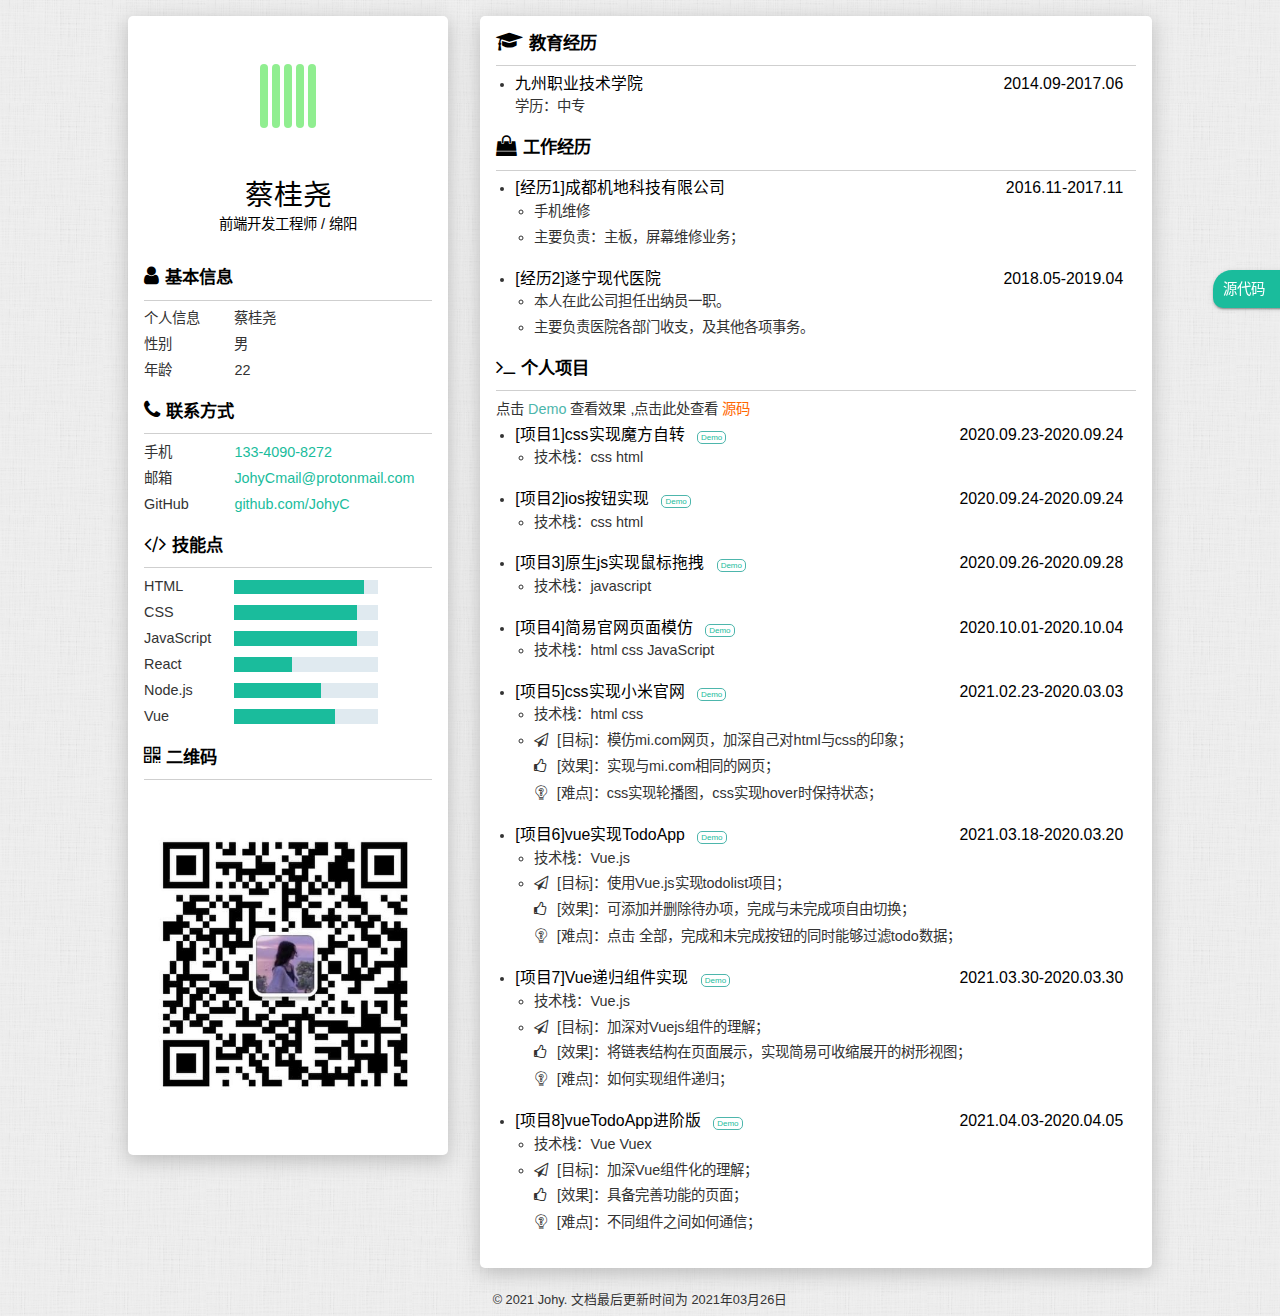
==== commit 77db1286: "vue-todos" ====
--- a/index.html
+++ b/index.html
@@ -322,6 +322,28 @@
                             </li>
                         </ul>
                     </li>
+                    <li>
+                        <h3>
+                            <span>[项目8]vueTodoApp进阶版</span>
+                            <span class="link">
+                                <a href="https://vue-todos.vercel.app/#/" target="_blank">Demo</a>
+                            </span>
+                            <time>2021.04.03-2020.04.05</time>
+                        </h3>
+                        <ul class="info-content">
+                            <li>技术栈：Vue Vuex</li>
+                            <li>
+                                <i class="fa fa-paper-plane-o" aria-hidden="true"></i>
+                                [目标]：加深Vue组件化的理解；
+                                <br />
+                                <i class="fa fa-thumbs-o-up" aria-hidden="true"></i>
+                                [效果]：具备完善功能的页面；
+                                <br>
+                                <i class="iconfont">&#xe661;</i>
+                                [难点]：不同组件之间如何通信；
+                            </li>
+                        </ul>
+                    </li>
 
                 </ul>
             </section>
